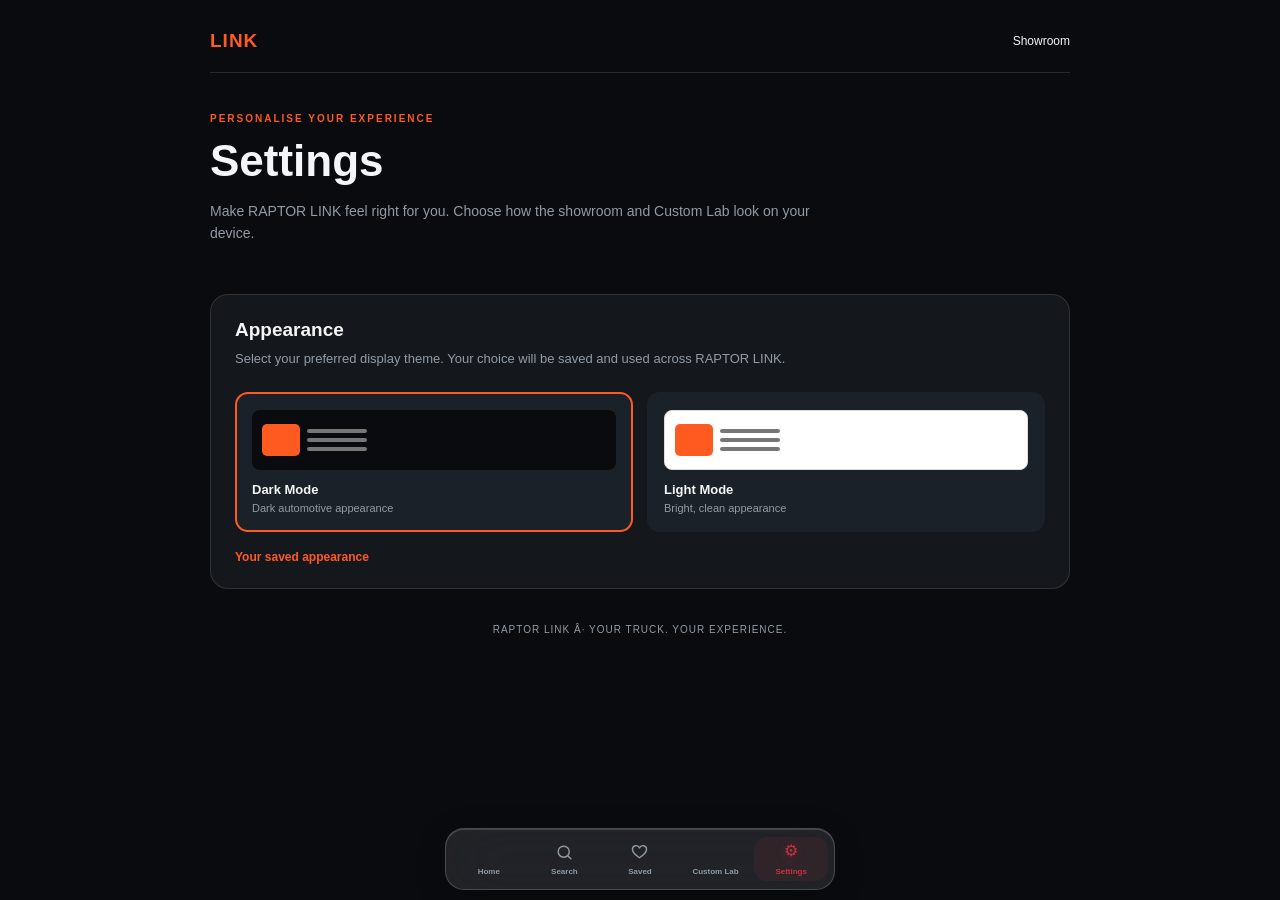
==== settings.html @ 5071f7f6 "Initial commit: RAPTOR LINK website and PWA" ====
<!DOCTYPE html>
<html lang="en" data-theme="dark">
<head>
    <meta charset="UTF-8">
    <meta name="viewport" content="width=device-width, initial-scale=1.0">
    <meta name="theme-color" content="#090b0e">

    <title>Settings | RAPTOR LINK</title>

    <link rel="stylesheet" href="css/settings.css">
    <link rel="icon" href="assets/icons/facon/favicon.ico" type="image/x-icon">
</head>

<body>

    <main class="settings-page">

        <header class="settings-header">
            <div class="brand"> <span>LINK</span></div>
            <a href="index.html" class="back-link">Showroom</a>
        </header>

        <section class="settings-intro">
            <span class="eyebrow">PERSONALISE YOUR EXPERIENCE</span>
            <h1>Settings</h1>
            <p>
                Make RAPTOR LINK feel right for you. Choose how the
                showroom and Custom Lab look on your device.
            </p>
        </section>

        <section class="settings-card">

            <h2>Appearance</h2>

            <p>
                Select your preferred display theme. Your choice will
                be saved and used across RAPTOR LINK.
            </p>

            <div class="theme-options">

                <button
                    type="button"
                    class="theme-option"
                    data-theme-choice="dark"
                    aria-pressed="false">

                    <div class="theme-preview dark-preview">
                        <div class="preview-block"></div>

                        <div class="preview-lines">
                            <span></span>
                            <span></span>
                            <span></span>
                        </div>
                    </div>

                    <strong>Dark Mode</strong>
                    <small>Dark automotive appearance</small>
                </button>

                <button
                    type="button"
                    class="theme-option"
                    data-theme-choice="light"
                    aria-pressed="false">

                    <div class="theme-preview light-preview">
                        <div class="preview-block"></div>

                        <div class="preview-lines">
                            <span></span>
                            <span></span>
                            <span></span>
                        </div>
                    </div>

                    <strong>Light Mode</strong>
                    <small>Bright, clean appearance</small>
                </button>

            </div>

            <div class="selection-status" id="themeStatus" aria-live="polite">
                Your saved appearance
            </div>

        </section>

        <footer class="settings-footer">
            RAPTOR LINK Â· YOUR TRUCK. YOUR EXPERIENCE.
        </footer>

    </main>

    <!-- Compact Bottom Navigation -->
    <nav class="bottom-navigation" aria-label="Main navigation">

        <a href="index.html#home" class="nav-item">
             <span class="nav-icon">⌂</span>
            <span>Home</span>
        </a>

        <a href="index.html#search" class="nav-item">
            <span class="nav-icon"><svg viewBox="0 0 24 24" aria-hidden="true"><circle cx="11" cy="11" r="7"/><path d="m20 20-4-4"/></svg></span>
            <span>Search</span>
        </a>

        <a href="index.html#saved" class="nav-item">
            <span class="nav-icon"><svg viewBox="0 0 24 24" aria-hidden="true"><path d="M20.8 8.6c0 4.2-8.8 10-8.8 10s-8.8-5.8-8.8-10A4.6 4.6 0 0 1 12 6.2a4.6 4.6 0 0 1 8.8 2.4Z"/></svg></span>
            <span>Saved</span>
        </a>

        <a href="customiser.html" class="nav-item">
             <span class="nav-icon">🛠</span>
            <span>Custom Lab</span>
        </a>

        <a href="settings.html" class="nav-item active" aria-current="page">
   <span class="nav-icon">⚙</span>
            <span>Settings</span>
        </a>

    </nav>

    <script src="js/theme.js"></script>

    <script>
        document.addEventListener("click", function (event) {
            const choice = event.target.closest("[data-theme-choice]");

            if (!choice) return;

            const status = document.getElementById("themeStatus");

            if (status) {
                status.textContent =
                    choice.dataset.themeChoice === "light"
                        ? "Light Mode selected"
                        : "Dark Mode selected";
            }
        });
    </script>

</body>
</html>
---- css/settings.css ----
/* =========================================
   RAPTOR LINK — SETTINGS PAGE
   External stylesheet
========================================= */

* {
    box-sizing: border-box;
}

:root {
    --settings-bg: #090b0e;
    --settings-panel: #14181d;
    --settings-panel-light: #1b2128;
    --settings-text: #f4f5f6;
    --settings-muted: #929ba5;
    --settings-border: rgba(128, 128, 128, .25);
    --settings-accent: #ff5a1f;
}

html,
body {
    margin: 0;
    min-height: 100%;
}

body {
    min-height: 100vh;
    padding-bottom: 90px;
    font-family: Arial, sans-serif;
    background: var(--settings-bg);
    color: var(--settings-text);
    transition: background .25s, color .25s;
}

/* LIGHT MODE */

html[data-theme="light"] body {
    background: #f4f5f6;
    color: #17191c;
}

/* PAGE LAYOUT */

.settings-page {
    width: min(900px, 100%);
    margin: auto;
    padding: 20px 20px 40px;
}

/* HEADER */

.settings-header {
    display: flex;
    align-items: center;
    justify-content: space-between;
    gap: 16px;
    padding: 10px 0 20px;
    border-bottom: 1px solid var(--settings-border);
}

.brand {
    font-size: 19px;
    font-weight: 900;
    letter-spacing: 1px;
}

.brand span {
    color: var(--settings-accent);
}

.back-link {
    color: inherit;
    text-decoration: none;
    font-size: 12px;
    transition: color .2s;
}

.back-link:hover {
    color: var(--settings-accent);
}

/* INTRODUCTION */

.settings-intro {
    padding: 35px 0 20px;
}

.eyebrow {
    color: var(--settings-accent);
    font-size: 10px;
    font-weight: bold;
    letter-spacing: 2px;
}

.settings-intro h1 {
    margin: 10px 0;
    font-size: clamp(30px, 6vw, 44px);
}

.settings-intro p {
    max-width: 600px;
    color: var(--settings-muted);
    font-size: 14px;
    line-height: 1.6;
}

/* SETTINGS CARD */

.settings-card {
    margin-top: 15px;
    padding: 24px;
    border: 1px solid var(--settings-border);
    border-radius: 18px;
    background: var(--settings-panel);
}

html[data-theme="light"] .settings-card {
    background: #ffffff;
    border-color: #dedfe2;
    box-shadow: 0 8px 25px rgba(0, 0, 0, .05);
}

.settings-card h2 {
    margin: 0 0 8px;
    font-size: 19px;
}

.settings-card > p {
    margin: 0 0 22px;
    color: var(--settings-muted);
    font-size: 13px;
    line-height: 1.6;
}

/* THEME OPTIONS */

.theme-options {
    display: grid;
    grid-template-columns: repeat(2, minmax(0, 1fr));
    gap: 14px;
}

.theme-option {
    min-height: 140px;
    padding: 15px;
    text-align: left;
    color: inherit;
    background: var(--settings-panel-light);
    border: 2px solid transparent;
    border-radius: 13px;
    cursor: pointer;
    transition: border-color .2s, transform .2s;
}

html[data-theme="light"] .theme-option {
    background: #f1f2f4;
}

.theme-option:hover {
    transform: translateY(-2px);
}

.theme-option.active {
    border-color: var(--settings-accent);
}

.theme-option:focus-visible {
    outline: 2px solid var(--settings-accent);
    outline-offset: 3px;
}

/* THEME PREVIEWS */

.theme-preview {
    display: flex;
    align-items: center;
    gap: 7px;
    height: 60px;
    margin-bottom: 12px;
    padding: 10px;
    border-radius: 8px;
}

.dark-preview {
    background: #090b0e;
}

.light-preview {
    background: #ffffff;
    border: 1px solid #dddddd;
}

.preview-block {
    width: 38px;
    height: 32px;
    flex-shrink: 0;
    border-radius: 5px;
    background: var(--settings-accent);
}

.preview-lines {
    display: grid;
    gap: 5px;
}

.preview-lines span {
    display: block;
    width: 60px;
    height: 4px;
    border-radius: 5px;
    background: #777777;
}

.theme-option strong {
    display: block;
    font-size: 13px;
}

.theme-option small {
    display: block;
    margin-top: 5px;
    color: var(--settings-muted);
    font-size: 11px;
}

/* SELECTION STATUS */

.selection-status {
    margin-top: 18px;
    color: var(--settings-accent);
    font-size: 12px;
    font-weight: bold;
}

/* FOOTER */

.settings-footer {
    margin-top: 35px;
    text-align: center;
    color: var(--settings-muted);
    font-size: 10px;
    letter-spacing: 1px;
}

/* =========================================
   COMPACT FLOATING BOTTOM NAVIGATION
========================================= */

.bottom-navigation {
    position: fixed;
    z-index: 1000;
    left: 50%;
    bottom: 12px;
    transform: translateX(-50%);

    display: flex;
    align-items: center;
    justify-content: space-around;
    gap: 2px;

    width: min(430px, calc(100% - 24px));
    min-height: 54px;
    padding: 6px 8px;

    background: rgba(20, 24, 29, .94);
    border: 1px solid rgba(255, 255, 255, .10);
    border-radius: 16px;

    box-shadow: 0 8px 30px rgba(0, 0, 0, .25);
    backdrop-filter: blur(14px);
    -webkit-backdrop-filter: blur(14px);
}

html[data-theme="light"] .bottom-navigation {
    background: rgba(255, 255, 255, .95);
    border-color: rgba(0, 0, 0, .10);
    box-shadow: 0 8px 30px rgba(0, 0, 0, .12);
}

/* NAV ITEMS */

.nav-item {
    display: flex;
    flex: 1;
    min-width: 0;
    min-height: 40px;

    flex-direction: column;
    align-items: center;
    justify-content: center;
    gap: 2px;

    color: var(--settings-muted);
    text-decoration: none;
    border-radius: 10px;

    font-size: 9px;
    line-height: 1.2;
    white-space: nowrap;

    transition: color .2s, background .2s;
}

.nav-icon {
    display: block;
    font-size: 15px;
    line-height: 1;
    font-weight: normal;
}

.nav-item:hover {
    color: var(--settings-text);
}

.nav-item.active {
    color: var(--settings-accent);
    background: rgba(255, 90, 31, .10);
}

.nav-item.active .nav-icon {
    font-size: 16px;
}

/* MOBILE */

@media (max-width: 480px) {
    .settings-page {
        padding: 16px 15px 35px;
    }

    .settings-header {
        padding-bottom: 16px;
    }

    .settings-intro {
        padding-top: 28px;
    }

    .settings-card {
        padding: 18px;
    }

    .theme-options {
        grid-template-columns: 1fr;
    }

    .theme-option {
        min-height: 125px;
    }

    .bottom-navigation {
        bottom: 9px;
        min-height: 51px;
        padding: 5px 6px;
    }

    .nav-item {
        font-size: 8px;
    }

    .nav-icon {
        font-size: 14px;
    }
}

@media (max-width: 350px) {
    .nav-item {
        font-size: 7px;
    }

    .nav-icon {
        font-size: 13px;
    }
}
/* iOS-style transparent glass navigation */
.bottom-nav,
.bottom-navigation {
    background: rgba(255, 255, 255, 0.10) !important;
    -webkit-backdrop-filter: blur(28px) saturate(180%);
    backdrop-filter: blur(28px) saturate(180%);

    border: 1px solid rgba(255, 255, 255, 0.18);
    box-shadow:
        0 8px 32px rgba(0, 0, 0, 0.18),
        inset 0 1px 0 rgba(255, 255, 255, 0.16);

    border-radius: 24px;
}

/* Light mode glass */
html[data-theme="light"] .bottom-nav,
html[data-theme="light"] .bottom-navigation {
    background: rgba(255, 255, 255, 0.48) !important;
    border-color: rgba(255, 255, 255, 0.55);
    box-shadow:
        0 8px 32px rgba(30, 40, 60, 0.10),
        inset 0 1px 0 rgba(255, 255, 255, 0.75);
}


/* =========================================
   SETTINGS — MATCH SHOWROOM BOTTOM NAV
========================================= */

.bottom-navigation {
    position: fixed;
    z-index: 200;
    left: 50%;
    bottom: calc(10px + env(safe-area-inset-bottom));
    transform: translateX(-50%);
    width: min(390px, calc(100% - 36px));
    min-height: 62px;
    display: flex;
    align-items: center;
    justify-content: space-around;
    gap: 2px;
    padding: 7px 6px;
    box-sizing: border-box;
    border-radius: 19px;
}

.bottom-navigation .nav-item {
    flex: 1;
    min-width: 0;
    display: flex;
    flex-direction: column;
    align-items: center;
    justify-content: center;
    gap: 3px;
    padding: 5px 2px;
    border-radius: 13px;
    color: var(--settings-muted, #89919d);
    font-size: 8px;
    font-weight: 650;
    text-decoration: none;
    white-space: nowrap;
    transition: color .25s ease, background .25s ease;
}

.bottom-navigation .nav-icon {
    width: 22px;
    height: 22px;
    display: flex;
    align-items: center;
    justify-content: center;
    font-size: 0;
}

.bottom-navigation .nav-icon svg {
    width: 19px;
    height: 19px;
    fill: none;
    stroke: currentColor;
    stroke-width: 1.8;
    stroke-linecap: round;
    stroke-linejoin: round;
}

.bottom-navigation .nav-item:hover,
.bottom-navigation .nav-item.active {
    color: #c7353d;
    background: rgba(199, 53, 61, .09);
}

.bottom-navigation .nav-item.active .nav-icon {
    transform: translateY(-2px);
    filter: drop-shadow(0 2px 5px rgba(199, 53, 61, .3));
}

@media (max-width: 480px) {
    .bottom-navigation {
        bottom: calc(9px + env(safe-area-inset-bottom));
        min-height: 58px;
        padding: 6px 5px;
    }

    .bottom-navigation .nav-item {
        font-size: 8px;
    }

    .bottom-navigation .nav-icon svg {
        width: 18px;
        height: 18px;
    }
}
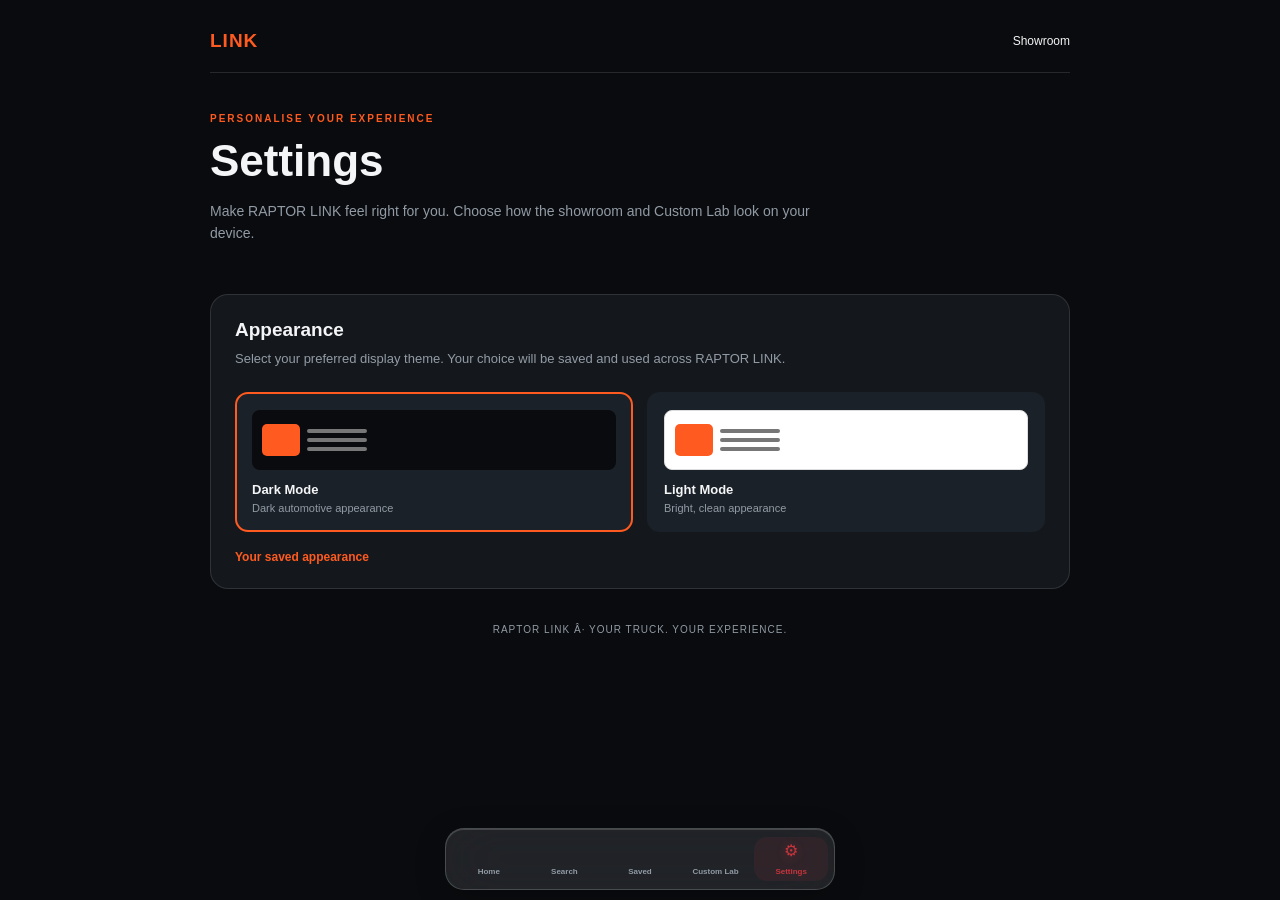
==== commit e0c238c4: "Update welcome page and settings" ====
--- a/settings.html
+++ b/settings.html
@@ -104,12 +104,15 @@
         </a>
 
         <a href="index.html#search" class="nav-item">
-            <span class="nav-icon"><svg viewBox="0 0 24 24" aria-hidden="true"><circle cx="11" cy="11" r="7"/><path d="m20 20-4-4"/></svg></span>
+ <span class="nav-icon">⌕</span>
             <span>Search</span>
         </a>
 
         <a href="index.html#saved" class="nav-item">
-            <span class="nav-icon"><svg viewBox="0 0 24 24" aria-hidden="true"><path d="M20.8 8.6c0 4.2-8.8 10-8.8 10s-8.8-5.8-8.8-10A4.6 4.6 0 0 1 12 6.2a4.6 4.6 0 0 1 8.8 2.4Z"/></svg></span>
+              <span class="nav-icon saved-nav-icon">
+                &#x2661;
+                <span class="nav-badge" id="savedNavBadge" hidden>0</span>
+            </span>
             <span>Saved</span>
         </a>
 
